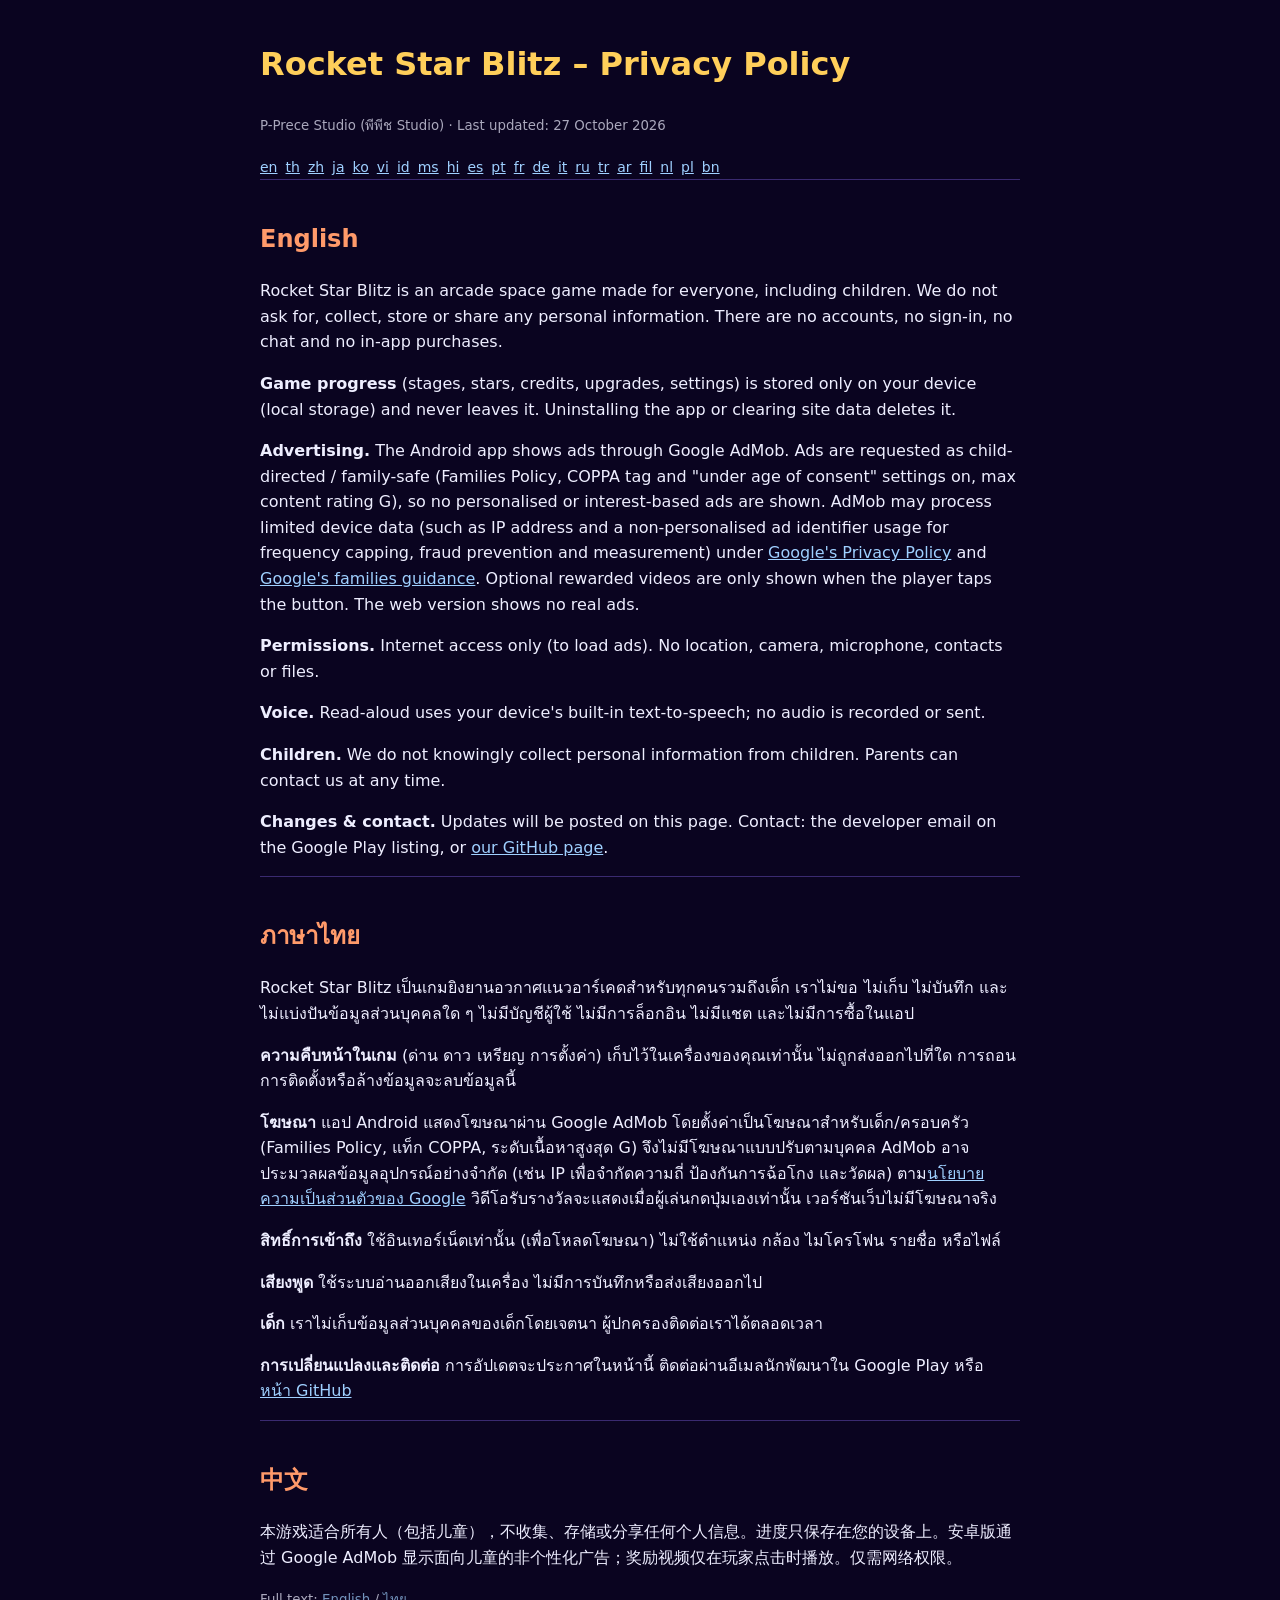
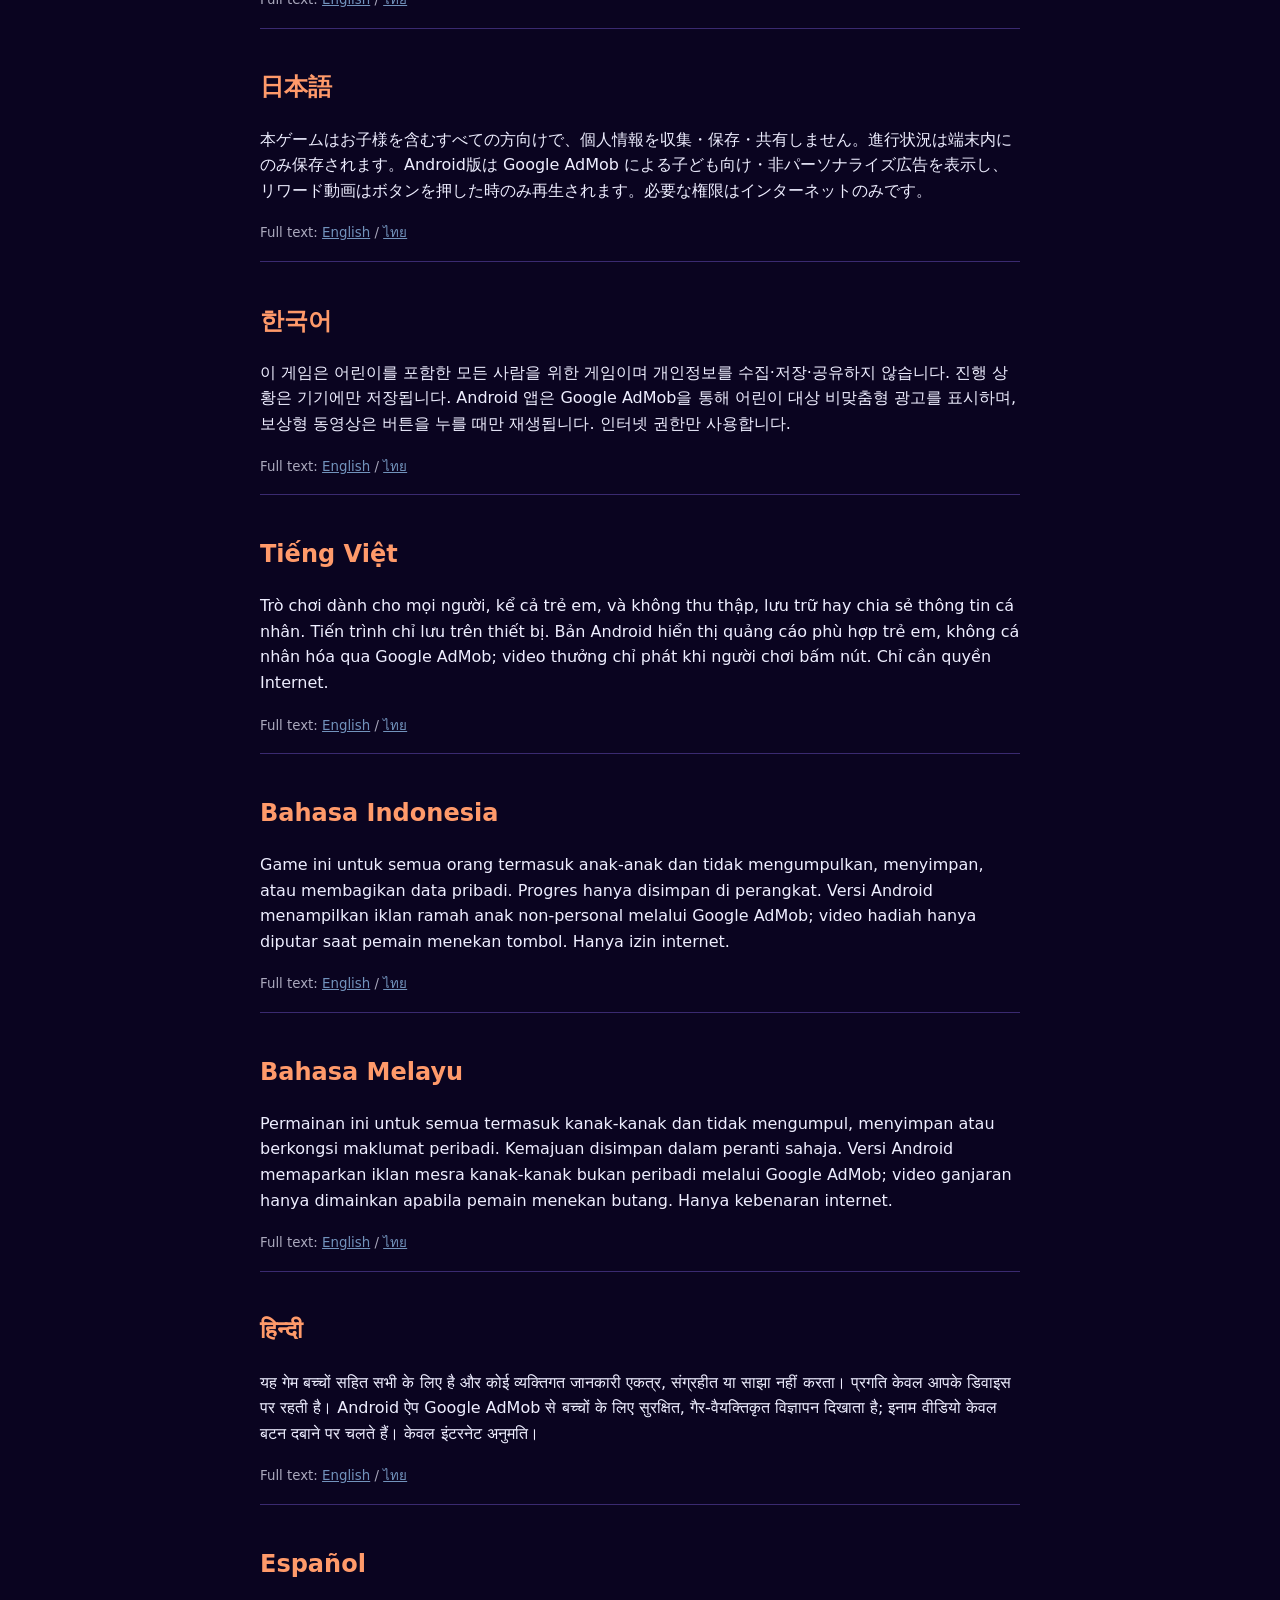
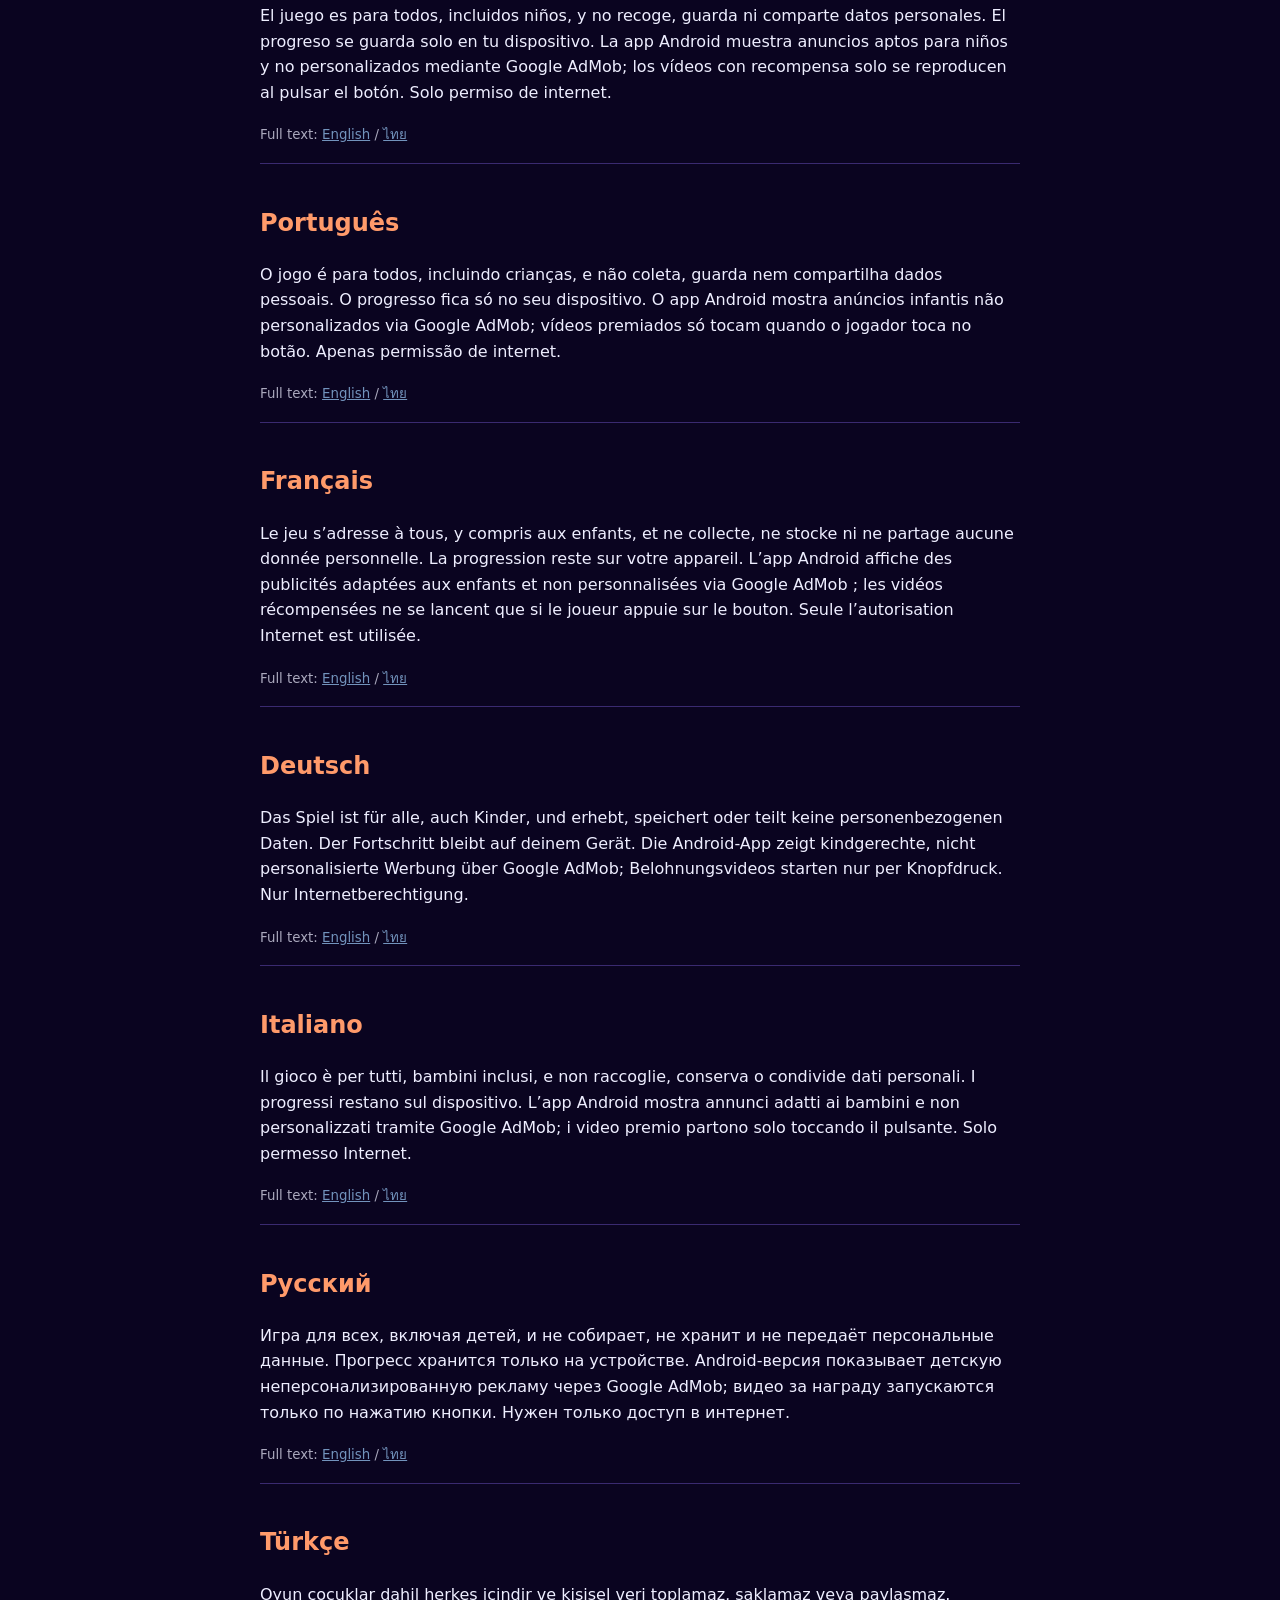
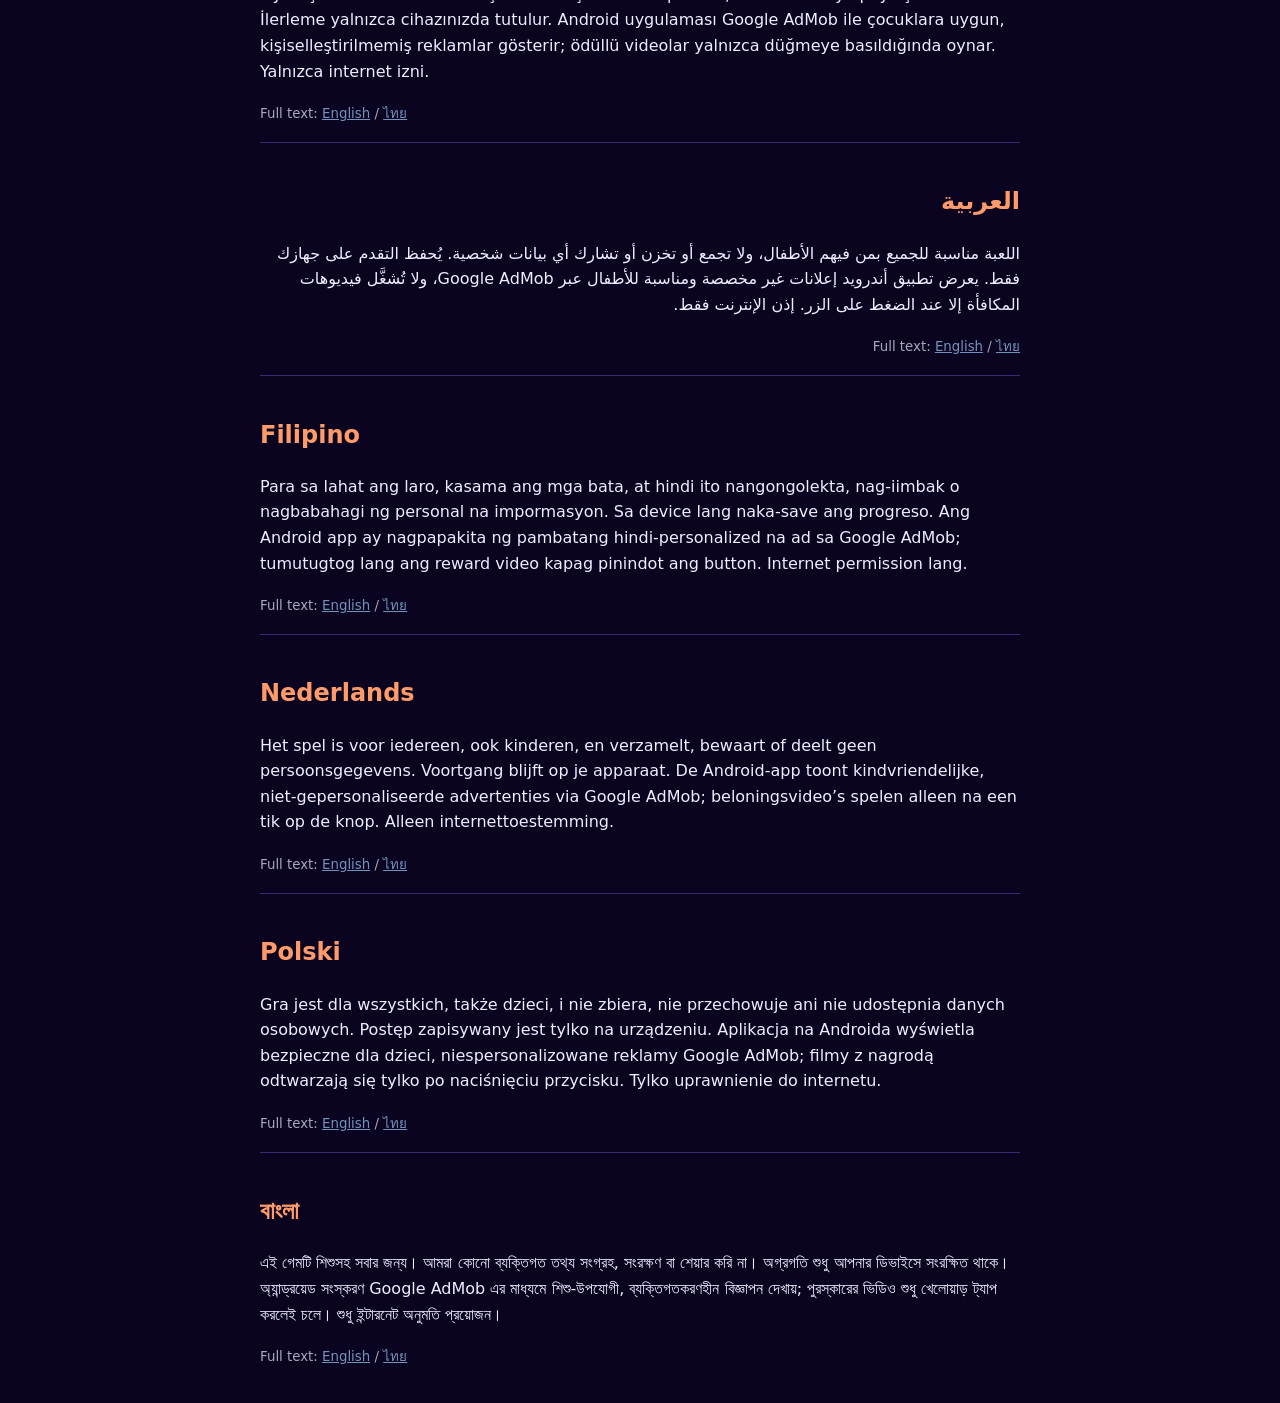
==== privacy.html @ ce801a13 "i18n: 21 languages" ====
<!doctype html><html lang="en"><head><meta charset="utf-8"><meta name="viewport" content="width=device-width,initial-scale=1"><title>Privacy Policy – Rocket Star Blitz</title>
<style>body{font-family:system-ui,'Noto Sans Thai',sans-serif;max-width:760px;margin:0 auto;padding:18px;line-height:1.6;background:#0a0420;color:#eef}h1{color:#ffcf5a}h2{color:#ff9a6a;margin-top:1.4em}a{color:#9fd0ff}nav a{margin-right:8px;font-size:14px}section{border-top:1px solid #3a2a70;padding-top:6px}small{opacity:.7}</style></head><body>
<h1>Rocket Star Blitz – Privacy Policy</h1><p><small>P-Prece Studio (พีพีช Studio) · Last updated: 27 October 2026</small></p>
<nav id="nav"></nav>
<section id="en" lang="en"><h2>English</h2>
<p>Rocket Star Blitz is an arcade space game made for everyone, including children. We do not ask for, collect, store or share any personal information. There are no accounts, no sign-in, no chat and no in-app purchases.</p>
<p><b>Game progress</b> (stages, stars, credits, upgrades, settings) is stored only on your device (local storage) and never leaves it. Uninstalling the app or clearing site data deletes it.</p>
<p><b>Advertising.</b> The Android app shows ads through Google AdMob. Ads are requested as child-directed / family-safe (Families Policy, COPPA tag and "under age of consent" settings on, max content rating G), so no personalised or interest-based ads are shown. AdMob may process limited device data (such as IP address and a non-personalised ad identifier usage for frequency capping, fraud prevention and measurement) under <a href="https://policies.google.com/privacy">Google's Privacy Policy</a> and <a href="https://support.google.com/admob/answer/6223431">Google's families guidance</a>. Optional rewarded videos are only shown when the player taps the button. The web version shows no real ads.</p>
<p><b>Permissions.</b> Internet access only (to load ads). No location, camera, microphone, contacts or files.</p>
<p><b>Voice.</b> Read-aloud uses your device's built-in text-to-speech; no audio is recorded or sent.</p>
<p><b>Children.</b> We do not knowingly collect personal information from children. Parents can contact us at any time.</p>
<p><b>Changes & contact.</b> Updates will be posted on this page. Contact: the developer email on the Google Play listing, or <a href="https://github.com/pawineenueangnin-oss/rocket-star-blitz/issues">our GitHub page</a>.</p></section>
<section id="th" lang="th"><h2>ภาษาไทย</h2>
<p>Rocket Star Blitz เป็นเกมยิงยานอวกาศแนวอาร์เคดสำหรับทุกคนรวมถึงเด็ก เราไม่ขอ ไม่เก็บ ไม่บันทึก และไม่แบ่งปันข้อมูลส่วนบุคคลใด ๆ ไม่มีบัญชีผู้ใช้ ไม่มีการล็อกอิน ไม่มีแชต และไม่มีการซื้อในแอป</p>
<p><b>ความคืบหน้าในเกม</b> (ด่าน ดาว เหรียญ การตั้งค่า) เก็บไว้ในเครื่องของคุณเท่านั้น ไม่ถูกส่งออกไปที่ใด การถอนการติดตั้งหรือล้างข้อมูลจะลบข้อมูลนี้</p>
<p><b>โฆษณา</b> แอป Android แสดงโฆษณาผ่าน Google AdMob โดยตั้งค่าเป็นโฆษณาสำหรับเด็ก/ครอบครัว (Families Policy, แท็ก COPPA, ระดับเนื้อหาสูงสุด G) จึงไม่มีโฆษณาแบบปรับตามบุคคล AdMob อาจประมวลผลข้อมูลอุปกรณ์อย่างจำกัด (เช่น IP เพื่อจำกัดความถี่ ป้องกันการฉ้อโกง และวัดผล) ตาม<a href="https://policies.google.com/privacy?hl=th">นโยบายความเป็นส่วนตัวของ Google</a> วิดีโอรับรางวัลจะแสดงเมื่อผู้เล่นกดปุ่มเองเท่านั้น เวอร์ชันเว็บไม่มีโฆษณาจริง</p>
<p><b>สิทธิ์การเข้าถึง</b> ใช้อินเทอร์เน็ตเท่านั้น (เพื่อโหลดโฆษณา) ไม่ใช้ตำแหน่ง กล้อง ไมโครโฟน รายชื่อ หรือไฟล์</p>
<p><b>เสียงพูด</b> ใช้ระบบอ่านออกเสียงในเครื่อง ไม่มีการบันทึกหรือส่งเสียงออกไป</p>
<p><b>เด็ก</b> เราไม่เก็บข้อมูลส่วนบุคคลของเด็กโดยเจตนา ผู้ปกครองติดต่อเราได้ตลอดเวลา</p>
<p><b>การเปลี่ยนแปลงและติดต่อ</b> การอัปเดตจะประกาศในหน้านี้ ติดต่อผ่านอีเมลนักพัฒนาใน Google Play หรือ <a href="https://github.com/pawineenueangnin-oss/rocket-star-blitz/issues">หน้า GitHub</a></p></section>
<div id="more"></div>
<script>
const S={zh:['中文','本游戏适合所有人（包括儿童），不收集、存储或分享任何个人信息。进度只保存在您的设备上。安卓版通过 Google AdMob 显示面向儿童的非个性化广告；奖励视频仅在玩家点击时播放。仅需网络权限。'],
ja:['日本語','本ゲームはお子様を含むすべての方向けで、個人情報を収集・保存・共有しません。進行状況は端末内にのみ保存されます。Android版は Google AdMob による子ども向け・非パーソナライズ広告を表示し、リワード動画はボタンを押した時のみ再生されます。必要な権限はインターネットのみです。'],
ko:['한국어','이 게임은 어린이를 포함한 모든 사람을 위한 게임이며 개인정보를 수집·저장·공유하지 않습니다. 진행 상황은 기기에만 저장됩니다. Android 앱은 Google AdMob을 통해 어린이 대상 비맞춤형 광고를 표시하며, 보상형 동영상은 버튼을 누를 때만 재생됩니다. 인터넷 권한만 사용합니다.'],
vi:['Tiếng Việt','Trò chơi dành cho mọi người, kể cả trẻ em, và không thu thập, lưu trữ hay chia sẻ thông tin cá nhân. Tiến trình chỉ lưu trên thiết bị. Bản Android hiển thị quảng cáo phù hợp trẻ em, không cá nhân hóa qua Google AdMob; video thưởng chỉ phát khi người chơi bấm nút. Chỉ cần quyền Internet.'],
id:['Bahasa Indonesia','Game ini untuk semua orang termasuk anak-anak dan tidak mengumpulkan, menyimpan, atau membagikan data pribadi. Progres hanya disimpan di perangkat. Versi Android menampilkan iklan ramah anak non-personal melalui Google AdMob; video hadiah hanya diputar saat pemain menekan tombol. Hanya izin internet.'],
ms:['Bahasa Melayu','Permainan ini untuk semua termasuk kanak-kanak dan tidak mengumpul, menyimpan atau berkongsi maklumat peribadi. Kemajuan disimpan dalam peranti sahaja. Versi Android memaparkan iklan mesra kanak-kanak bukan peribadi melalui Google AdMob; video ganjaran hanya dimainkan apabila pemain menekan butang. Hanya kebenaran internet.'],
hi:['हिन्दी','यह गेम बच्चों सहित सभी के लिए है और कोई व्यक्तिगत जानकारी एकत्र, संग्रहीत या साझा नहीं करता। प्रगति केवल आपके डिवाइस पर रहती है। Android ऐप Google AdMob से बच्चों के लिए सुरक्षित, गैर-वैयक्तिकृत विज्ञापन दिखाता है; इनाम वीडियो केवल बटन दबाने पर चलते हैं। केवल इंटरनेट अनुमति।'],
es:['Español','El juego es para todos, incluidos niños, y no recoge, guarda ni comparte datos personales. El progreso se guarda solo en tu dispositivo. La app Android muestra anuncios aptos para niños y no personalizados mediante Google AdMob; los vídeos con recompensa solo se reproducen al pulsar el botón. Solo permiso de internet.'],
pt:['Português','O jogo é para todos, incluindo crianças, e não coleta, guarda nem compartilha dados pessoais. O progresso fica só no seu dispositivo. O app Android mostra anúncios infantis não personalizados via Google AdMob; vídeos premiados só tocam quando o jogador toca no botão. Apenas permissão de internet.'],
fr:['Français','Le jeu s’adresse à tous, y compris aux enfants, et ne collecte, ne stocke ni ne partage aucune donnée personnelle. La progression reste sur votre appareil. L’app Android affiche des publicités adaptées aux enfants et non personnalisées via Google AdMob ; les vidéos récompensées ne se lancent que si le joueur appuie sur le bouton. Seule l’autorisation Internet est utilisée.'],
de:['Deutsch','Das Spiel ist für alle, auch Kinder, und erhebt, speichert oder teilt keine personenbezogenen Daten. Der Fortschritt bleibt auf deinem Gerät. Die Android-App zeigt kindgerechte, nicht personalisierte Werbung über Google AdMob; Belohnungsvideos starten nur per Knopfdruck. Nur Internetberechtigung.'],
it:['Italiano','Il gioco è per tutti, bambini inclusi, e non raccoglie, conserva o condivide dati personali. I progressi restano sul dispositivo. L’app Android mostra annunci adatti ai bambini e non personalizzati tramite Google AdMob; i video premio partono solo toccando il pulsante. Solo permesso Internet.'],
ru:['Русский','Игра для всех, включая детей, и не собирает, не хранит и не передаёт персональные данные. Прогресс хранится только на устройстве. Android-версия показывает детскую неперсонализированную рекламу через Google AdMob; видео за награду запускаются только по нажатию кнопки. Нужен только доступ в интернет.'],
tr:['Türkçe','Oyun çocuklar dahil herkes içindir ve kişisel veri toplamaz, saklamaz veya paylaşmaz. İlerleme yalnızca cihazınızda tutulur. Android uygulaması Google AdMob ile çocuklara uygun, kişiselleştirilmemiş reklamlar gösterir; ödüllü videolar yalnızca düğmeye basıldığında oynar. Yalnızca internet izni.'],
ar:['العربية','اللعبة مناسبة للجميع بمن فيهم الأطفال، ولا تجمع أو تخزن أو تشارك أي بيانات شخصية. يُحفظ التقدم على جهازك فقط. يعرض تطبيق أندرويد إعلانات غير مخصصة ومناسبة للأطفال عبر Google AdMob، ولا تُشغَّل فيديوهات المكافأة إلا عند الضغط على الزر. إذن الإنترنت فقط.'],
fil:['Filipino','Para sa lahat ang laro, kasama ang mga bata, at hindi ito nangongolekta, nag-iimbak o nagbabahagi ng personal na impormasyon. Sa device lang naka-save ang progreso. Ang Android app ay nagpapakita ng pambatang hindi-personalized na ad sa Google AdMob; tumutugtog lang ang reward video kapag pinindot ang button. Internet permission lang.'],
nl:['Nederlands','Het spel is voor iedereen, ook kinderen, en verzamelt, bewaart of deelt geen persoonsgegevens. Voortgang blijft op je apparaat. De Android-app toont kindvriendelijke, niet-gepersonaliseerde advertenties via Google AdMob; beloningsvideo’s spelen alleen na een tik op de knop. Alleen internettoestemming.'],
pl:['Polski','Gra jest dla wszystkich, także dzieci, i nie zbiera, nie przechowuje ani nie udostępnia danych osobowych. Postęp zapisywany jest tylko na urządzeniu. Aplikacja na Androida wyświetla bezpieczne dla dzieci, niespersonalizowane reklamy Google AdMob; filmy z nagrodą odtwarzają się tylko po naciśnięciu przycisku. Tylko uprawnienie do internetu.'],
bn:['বাংলা','এই গেমটি শিশুসহ সবার জন্য। আমরা কোনো ব্যক্তিগত তথ্য সংগ্রহ, সংরক্ষণ বা শেয়ার করি না। অগ্রগতি শুধু আপনার ডিভাইসে সংরক্ষিত থাকে। অ্যান্ড্রয়েড সংস্করণ Google AdMob এর মাধ্যমে শিশু-উপযোগী, ব্যক্তিগতকরণহীন বিজ্ঞাপন দেখায়; পুরস্কারের ভিডিও শুধু খেলোয়াড় ট্যাপ করলেই চলে। শুধু ইন্টারনেট অনুমতি প্রয়োজন।']};
let h='';for(const k in S)h+=`<section id="${k}" lang="${k}"${k==='ar'?' dir="rtl"':''}><h2>${S[k][0]}</h2><p>${S[k][1]}</p><p><small>Full text: <a href="#en">English</a> / <a href="#th">ไทย</a></small></p></section>`;more.innerHTML=h;
nav.innerHTML=['en','th',...Object.keys(S)].map(k=>`<a href="#${k}">${k}</a>`).join('');
const l=new URLSearchParams(location.search).get('lang');if(l&&document.getElementById(l))setTimeout(()=>document.getElementById(l).scrollIntoView(),50);
</script></body></html>
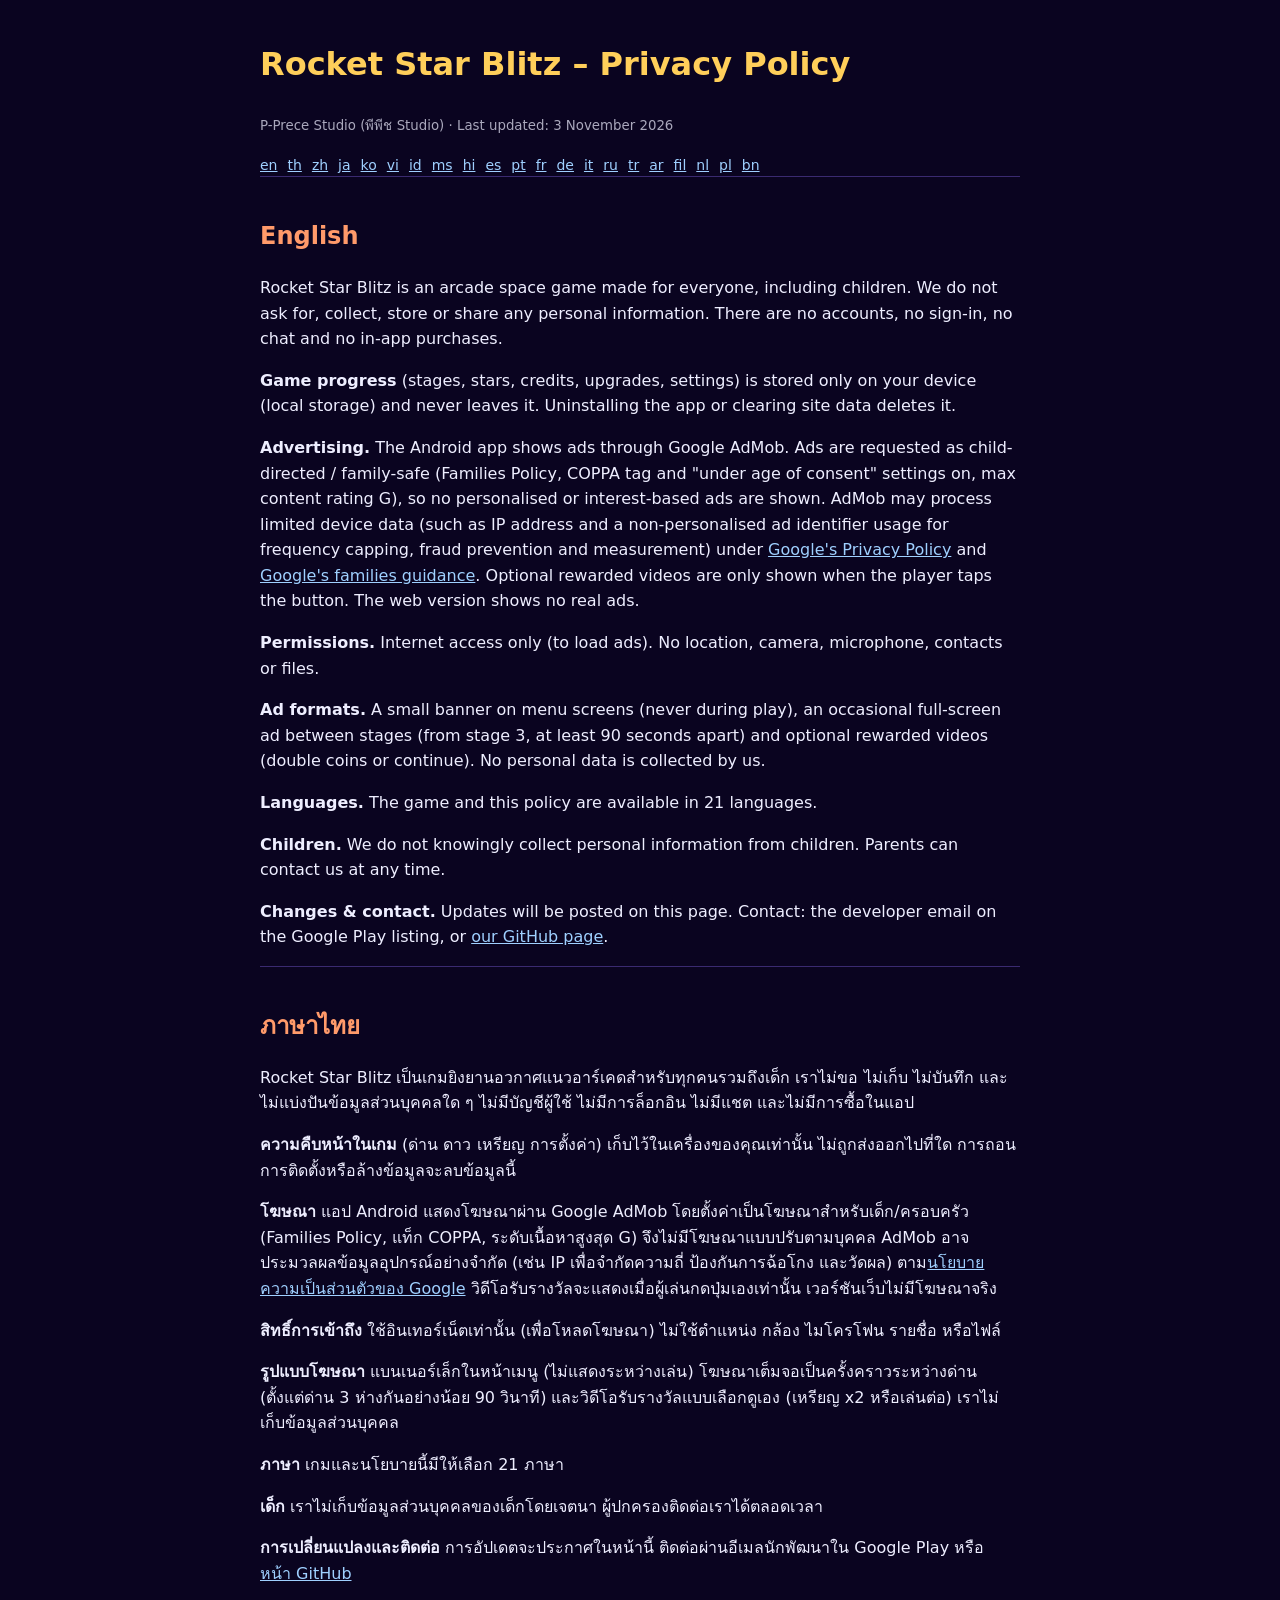
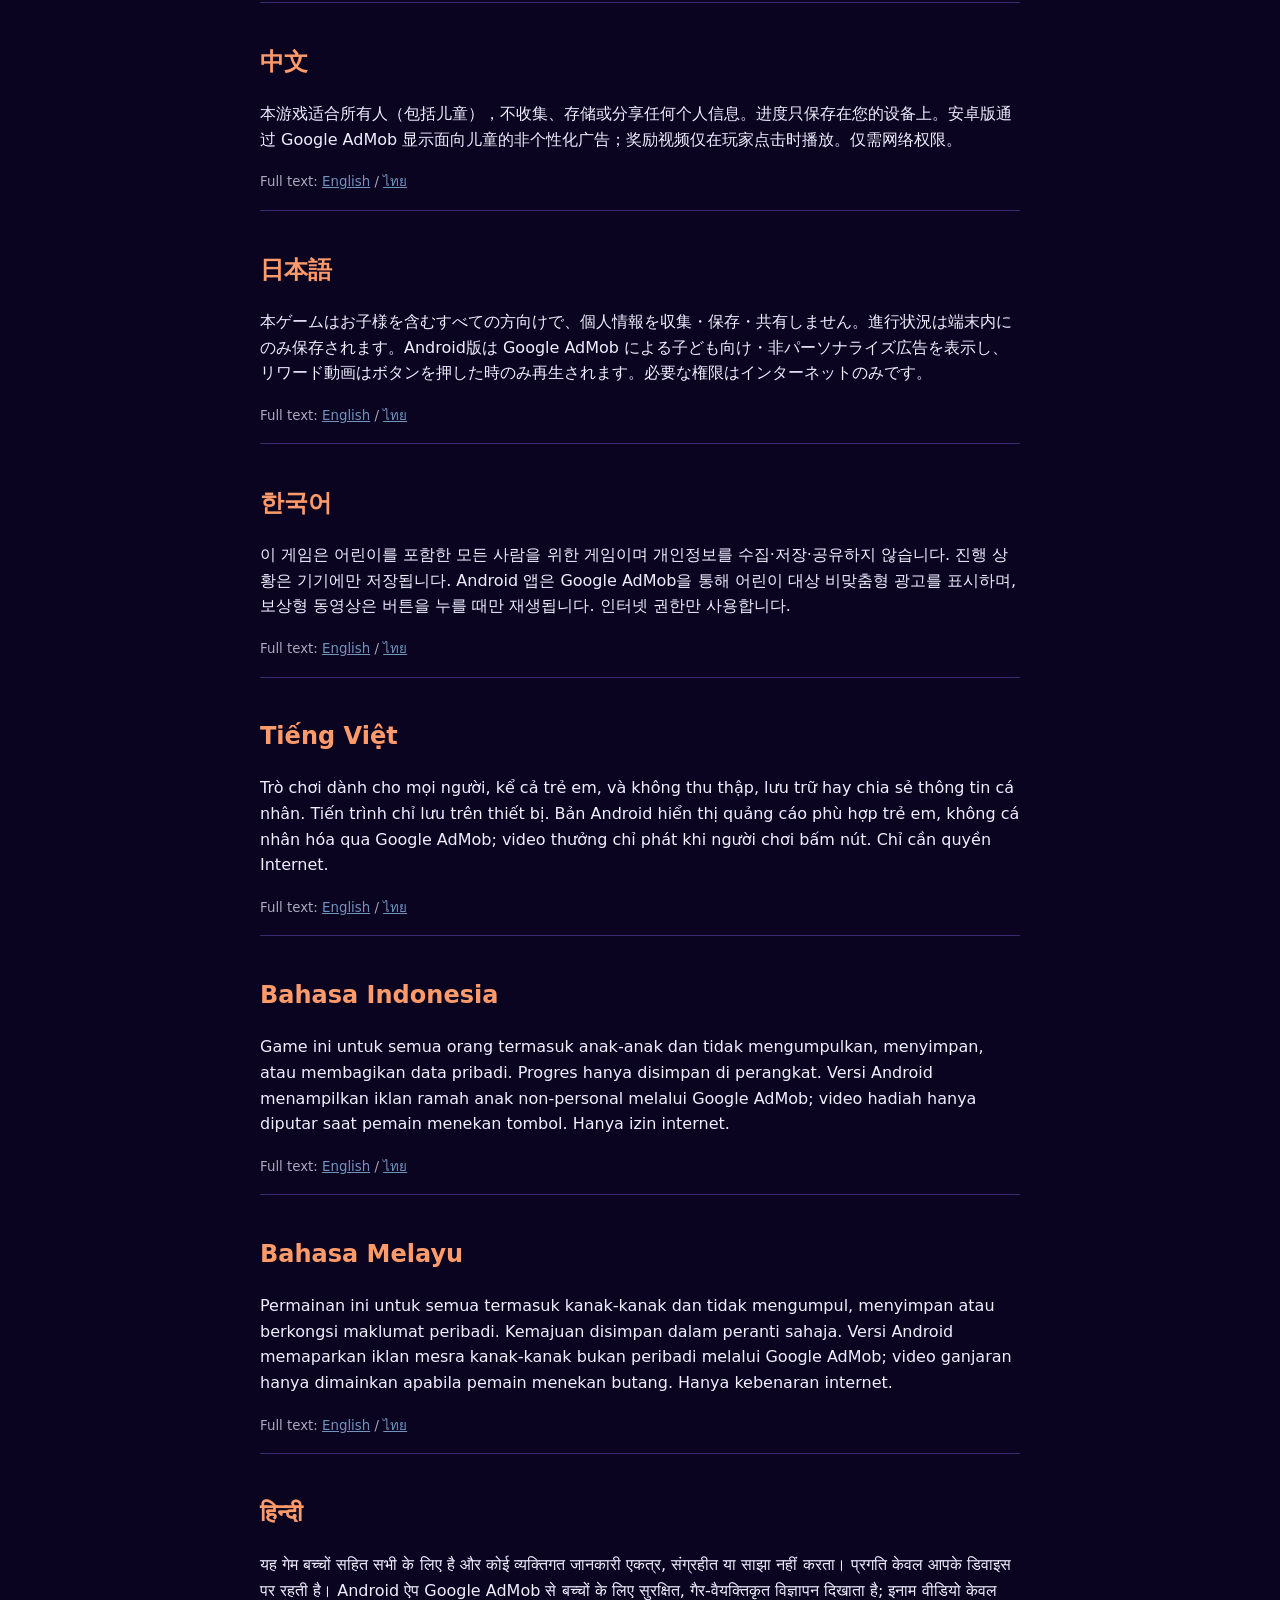
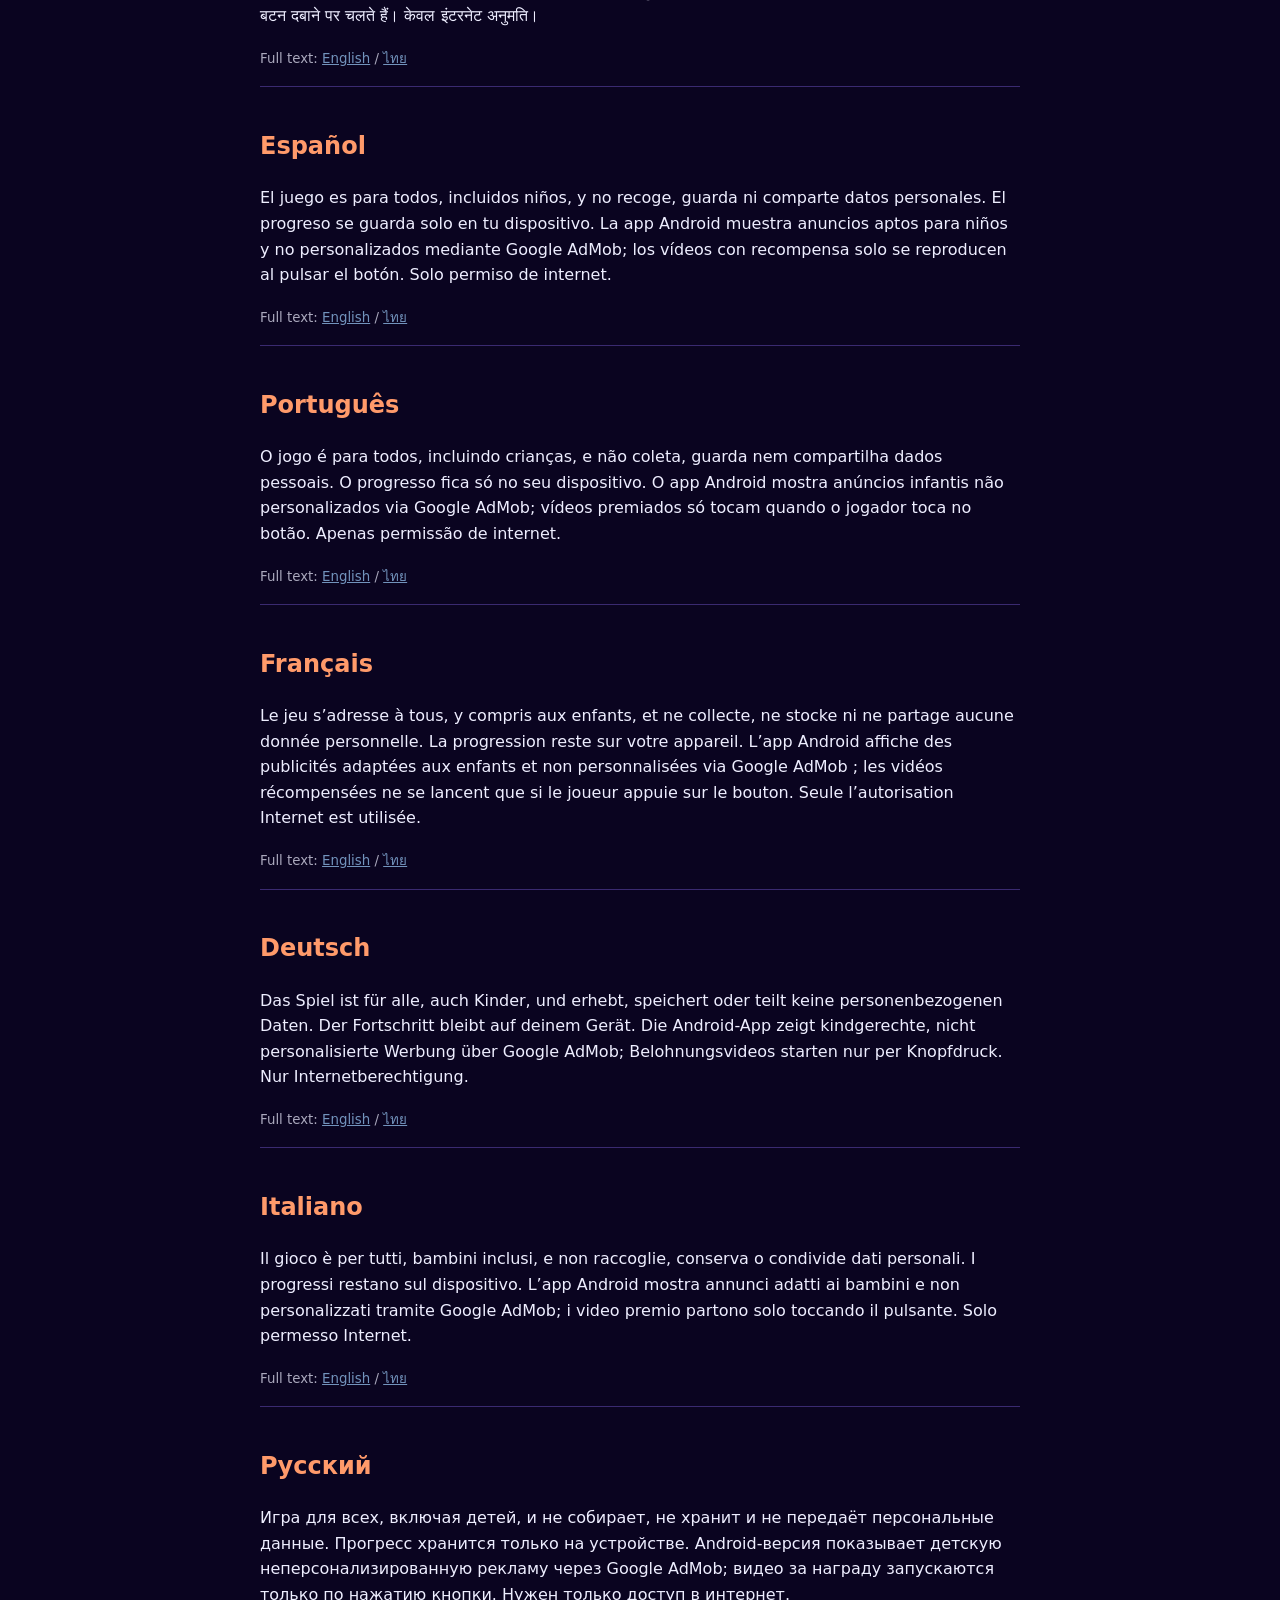
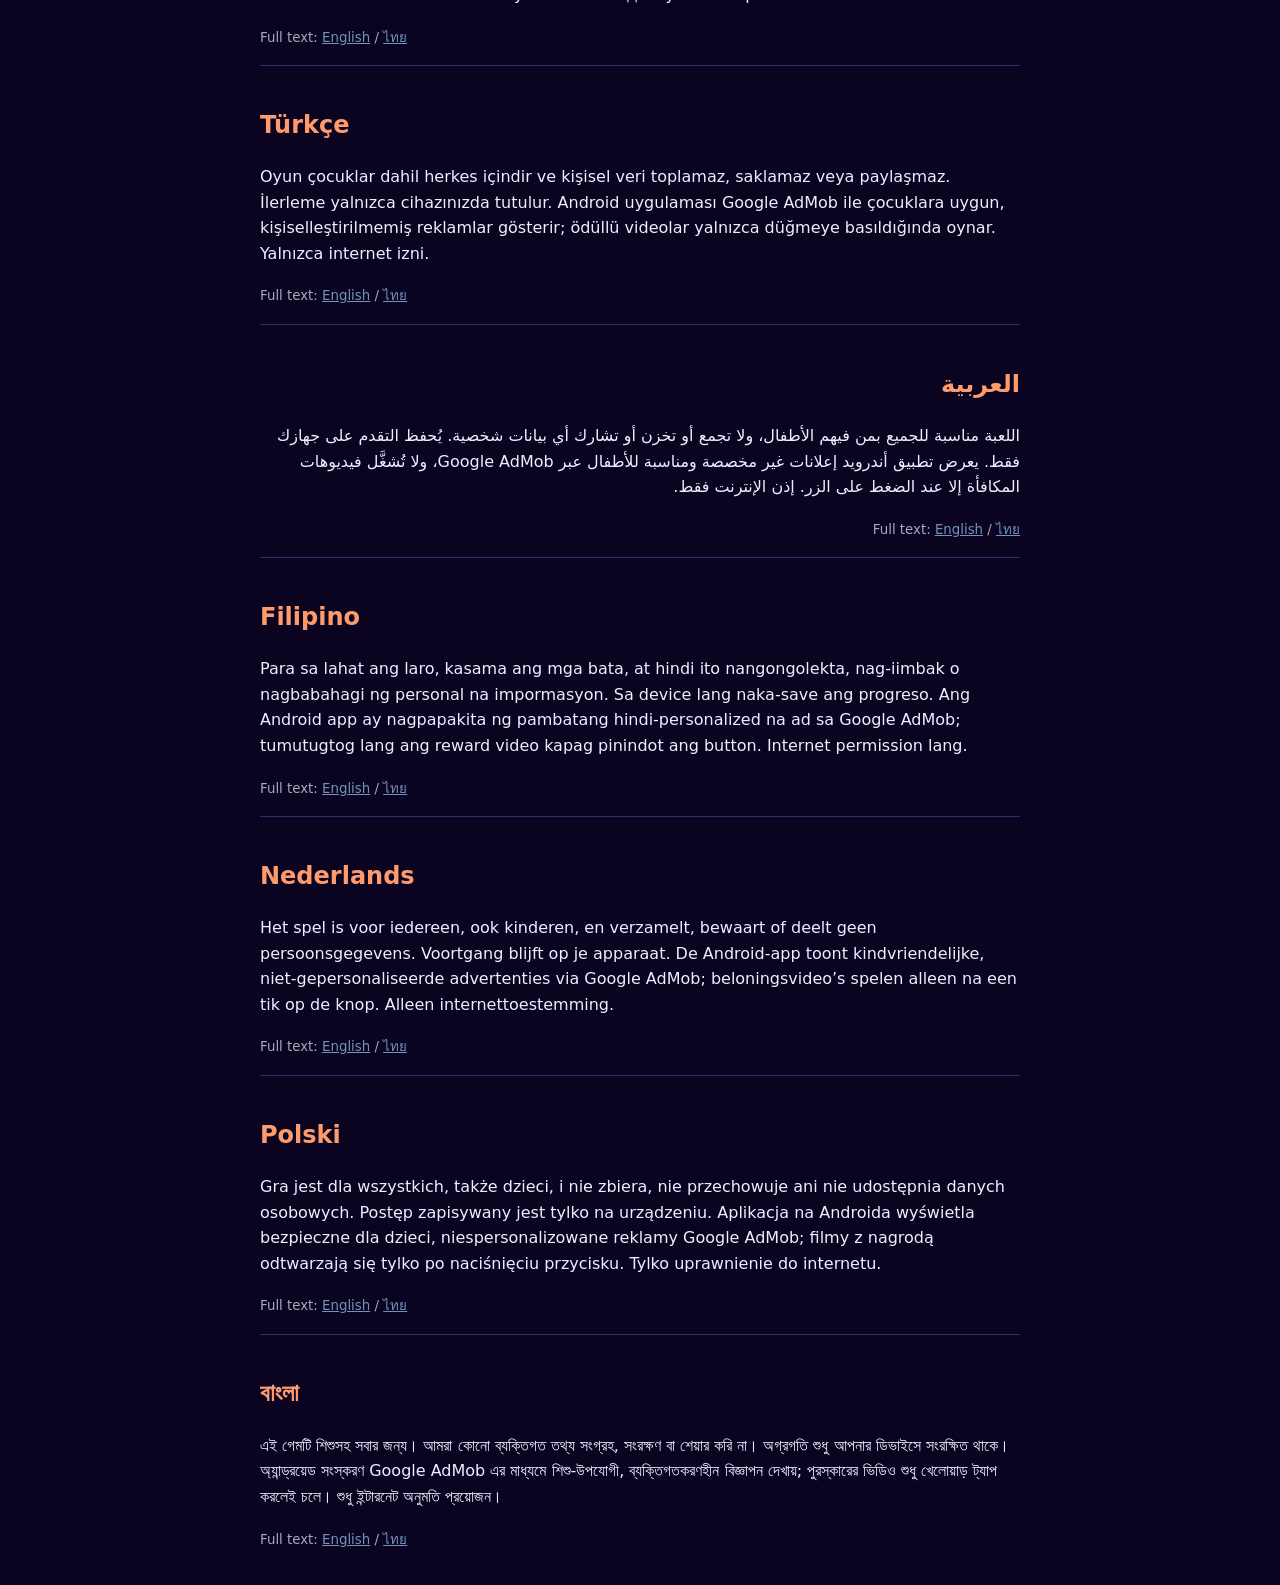
==== commit bc027a40: "v9: QA fixes, story cleanup, back button, 3 ad placements (banner/interstitial/rewarded), privacy up" ====
--- a/privacy.html
+++ b/privacy.html
@@ -1,13 +1,14 @@
 <!doctype html><html lang="en"><head><meta charset="utf-8"><meta name="viewport" content="width=device-width,initial-scale=1"><title>Privacy Policy – Rocket Star Blitz</title>
-<style>body{font-family:system-ui,'Noto Sans Thai',sans-serif;max-width:760px;margin:0 auto;padding:18px;line-height:1.6;background:#0a0420;color:#eef}h1{color:#ffcf5a}h2{color:#ff9a6a;margin-top:1.4em}a{color:#9fd0ff}nav a{margin-right:8px;font-size:14px}section{border-top:1px solid #3a2a70;padding-top:6px}small{opacity:.7}</style></head><body>
-<h1>Rocket Star Blitz – Privacy Policy</h1><p><small>P-Prece Studio (พีพีช Studio) · Last updated: 27 October 2026</small></p>
+<style>body{font-family:system-ui,'Noto Sans Thai',sans-serif;max-width:760px;margin:0 auto;padding:18px;line-height:1.6;background:#0a0420;color:#eef}h1{color:#ffcf5a}h2{color:#ff9a6a;margin-top:1.4em}a{color:#9fd0ff}nav{display:flex;flex-wrap:wrap;gap:4px 10px}nav a{font-size:14px}section{border-top:1px solid #3a2a70;padding-top:6px}small{opacity:.7}</style></head><body>
+<h1>Rocket Star Blitz – Privacy Policy</h1><p><small>P-Prece Studio (พีพีช Studio) · Last updated: 3 November 2026</small></p>
 <nav id="nav"></nav>
 <section id="en" lang="en"><h2>English</h2>
 <p>Rocket Star Blitz is an arcade space game made for everyone, including children. We do not ask for, collect, store or share any personal information. There are no accounts, no sign-in, no chat and no in-app purchases.</p>
 <p><b>Game progress</b> (stages, stars, credits, upgrades, settings) is stored only on your device (local storage) and never leaves it. Uninstalling the app or clearing site data deletes it.</p>
 <p><b>Advertising.</b> The Android app shows ads through Google AdMob. Ads are requested as child-directed / family-safe (Families Policy, COPPA tag and "under age of consent" settings on, max content rating G), so no personalised or interest-based ads are shown. AdMob may process limited device data (such as IP address and a non-personalised ad identifier usage for frequency capping, fraud prevention and measurement) under <a href="https://policies.google.com/privacy">Google's Privacy Policy</a> and <a href="https://support.google.com/admob/answer/6223431">Google's families guidance</a>. Optional rewarded videos are only shown when the player taps the button. The web version shows no real ads.</p>
 <p><b>Permissions.</b> Internet access only (to load ads). No location, camera, microphone, contacts or files.</p>
-<p><b>Voice.</b> Read-aloud uses your device's built-in text-to-speech; no audio is recorded or sent.</p>
+<p><b>Ad formats.</b> A small banner on menu screens (never during play), an occasional full-screen ad between stages (from stage 3, at least 90 seconds apart) and optional rewarded videos (double coins or continue). No personal data is collected by us.</p>
+<p><b>Languages.</b> The game and this policy are available in 21 languages.</p>
 <p><b>Children.</b> We do not knowingly collect personal information from children. Parents can contact us at any time.</p>
 <p><b>Changes & contact.</b> Updates will be posted on this page. Contact: the developer email on the Google Play listing, or <a href="https://github.com/pawineenueangnin-oss/rocket-star-blitz/issues">our GitHub page</a>.</p></section>
 <section id="th" lang="th"><h2>ภาษาไทย</h2>
@@ -15,7 +16,8 @@
 <p><b>ความคืบหน้าในเกม</b> (ด่าน ดาว เหรียญ การตั้งค่า) เก็บไว้ในเครื่องของคุณเท่านั้น ไม่ถูกส่งออกไปที่ใด การถอนการติดตั้งหรือล้างข้อมูลจะลบข้อมูลนี้</p>
 <p><b>โฆษณา</b> แอป Android แสดงโฆษณาผ่าน Google AdMob โดยตั้งค่าเป็นโฆษณาสำหรับเด็ก/ครอบครัว (Families Policy, แท็ก COPPA, ระดับเนื้อหาสูงสุด G) จึงไม่มีโฆษณาแบบปรับตามบุคคล AdMob อาจประมวลผลข้อมูลอุปกรณ์อย่างจำกัด (เช่น IP เพื่อจำกัดความถี่ ป้องกันการฉ้อโกง และวัดผล) ตาม<a href="https://policies.google.com/privacy?hl=th">นโยบายความเป็นส่วนตัวของ Google</a> วิดีโอรับรางวัลจะแสดงเมื่อผู้เล่นกดปุ่มเองเท่านั้น เวอร์ชันเว็บไม่มีโฆษณาจริง</p>
 <p><b>สิทธิ์การเข้าถึง</b> ใช้อินเทอร์เน็ตเท่านั้น (เพื่อโหลดโฆษณา) ไม่ใช้ตำแหน่ง กล้อง ไมโครโฟน รายชื่อ หรือไฟล์</p>
-<p><b>เสียงพูด</b> ใช้ระบบอ่านออกเสียงในเครื่อง ไม่มีการบันทึกหรือส่งเสียงออกไป</p>
+<p><b>รูปแบบโฆษณา</b> แบนเนอร์เล็กในหน้าเมนู (ไม่แสดงระหว่างเล่น) โฆษณาเต็มจอเป็นครั้งคราวระหว่างด่าน (ตั้งแต่ด่าน 3 ห่างกันอย่างน้อย 90 วินาที) และวิดีโอรับรางวัลแบบเลือกดูเอง (เหรียญ x2 หรือเล่นต่อ) เราไม่เก็บข้อมูลส่วนบุคคล</p>
+<p><b>ภาษา</b> เกมและนโยบายนี้มีให้เลือก 21 ภาษา</p>
 <p><b>เด็ก</b> เราไม่เก็บข้อมูลส่วนบุคคลของเด็กโดยเจตนา ผู้ปกครองติดต่อเราได้ตลอดเวลา</p>
 <p><b>การเปลี่ยนแปลงและติดต่อ</b> การอัปเดตจะประกาศในหน้านี้ ติดต่อผ่านอีเมลนักพัฒนาใน Google Play หรือ <a href="https://github.com/pawineenueangnin-oss/rocket-star-blitz/issues">หน้า GitHub</a></p></section>
 <div id="more"></div>
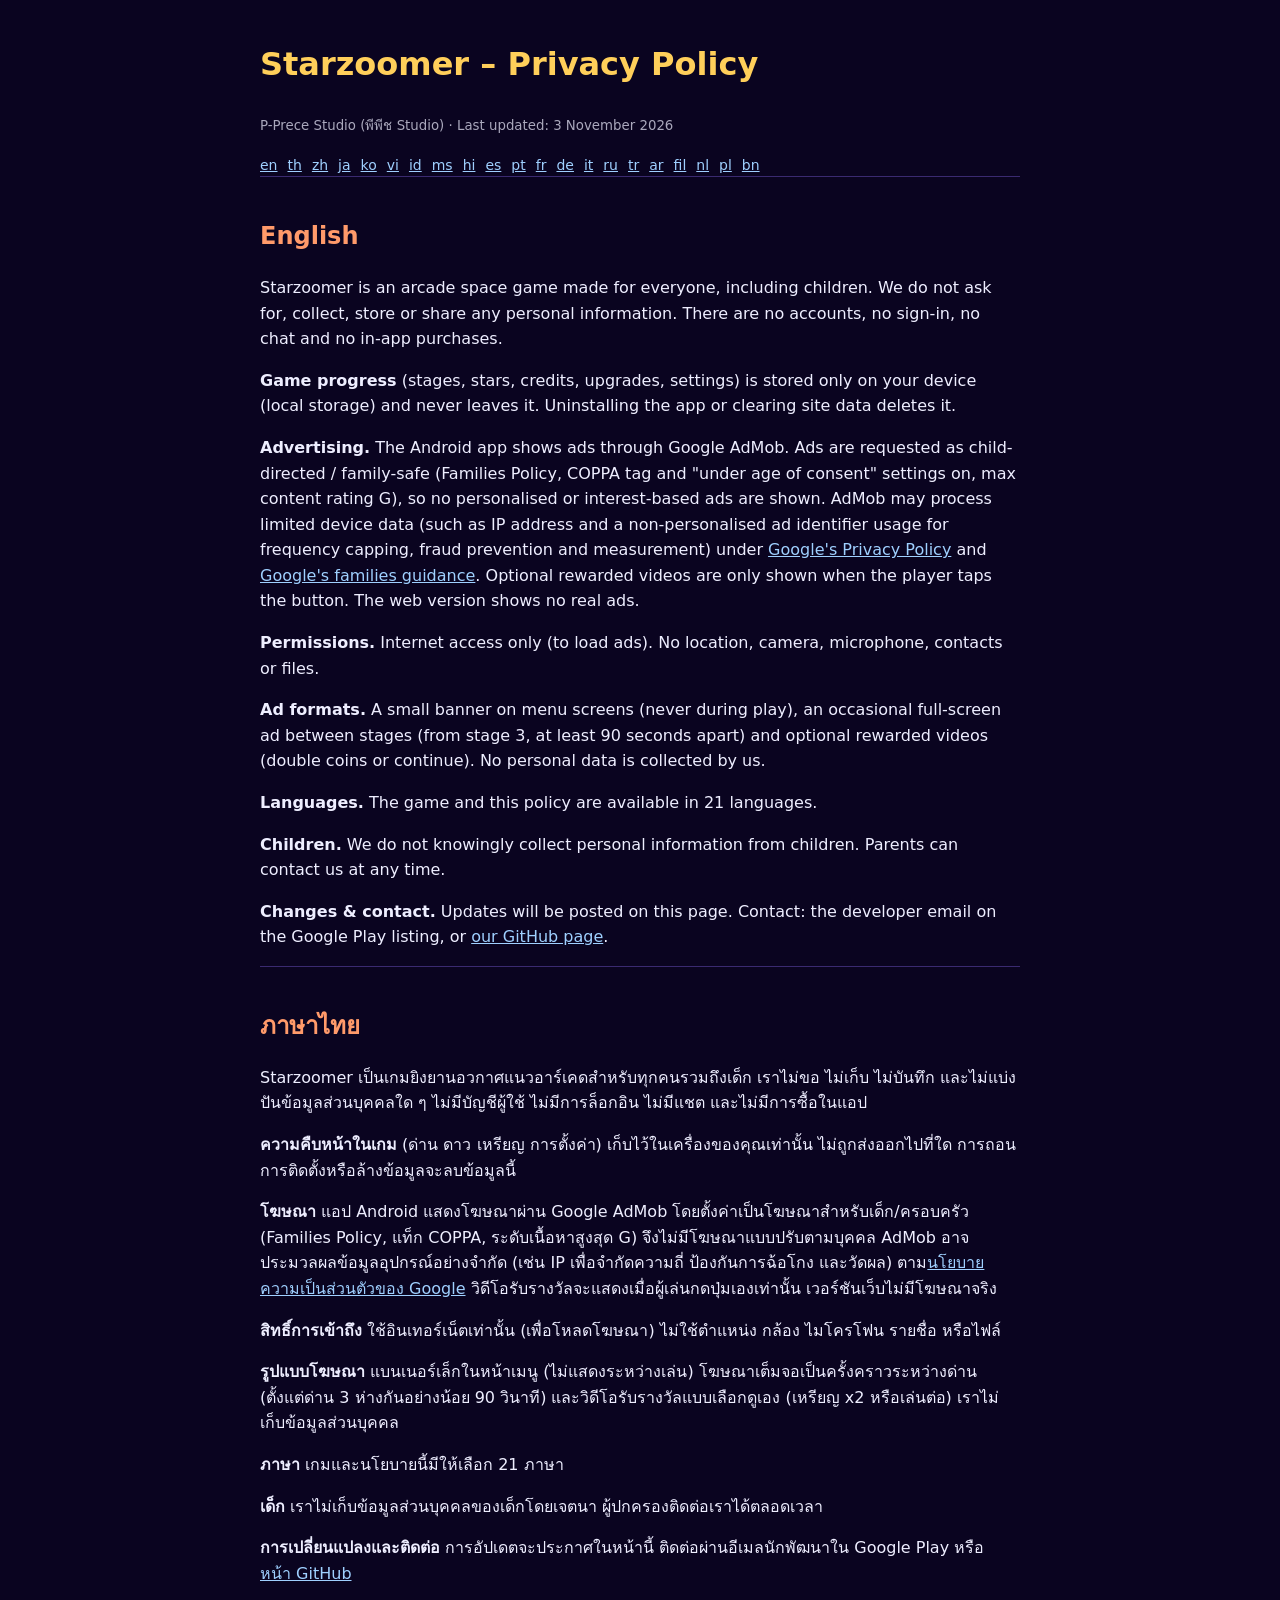
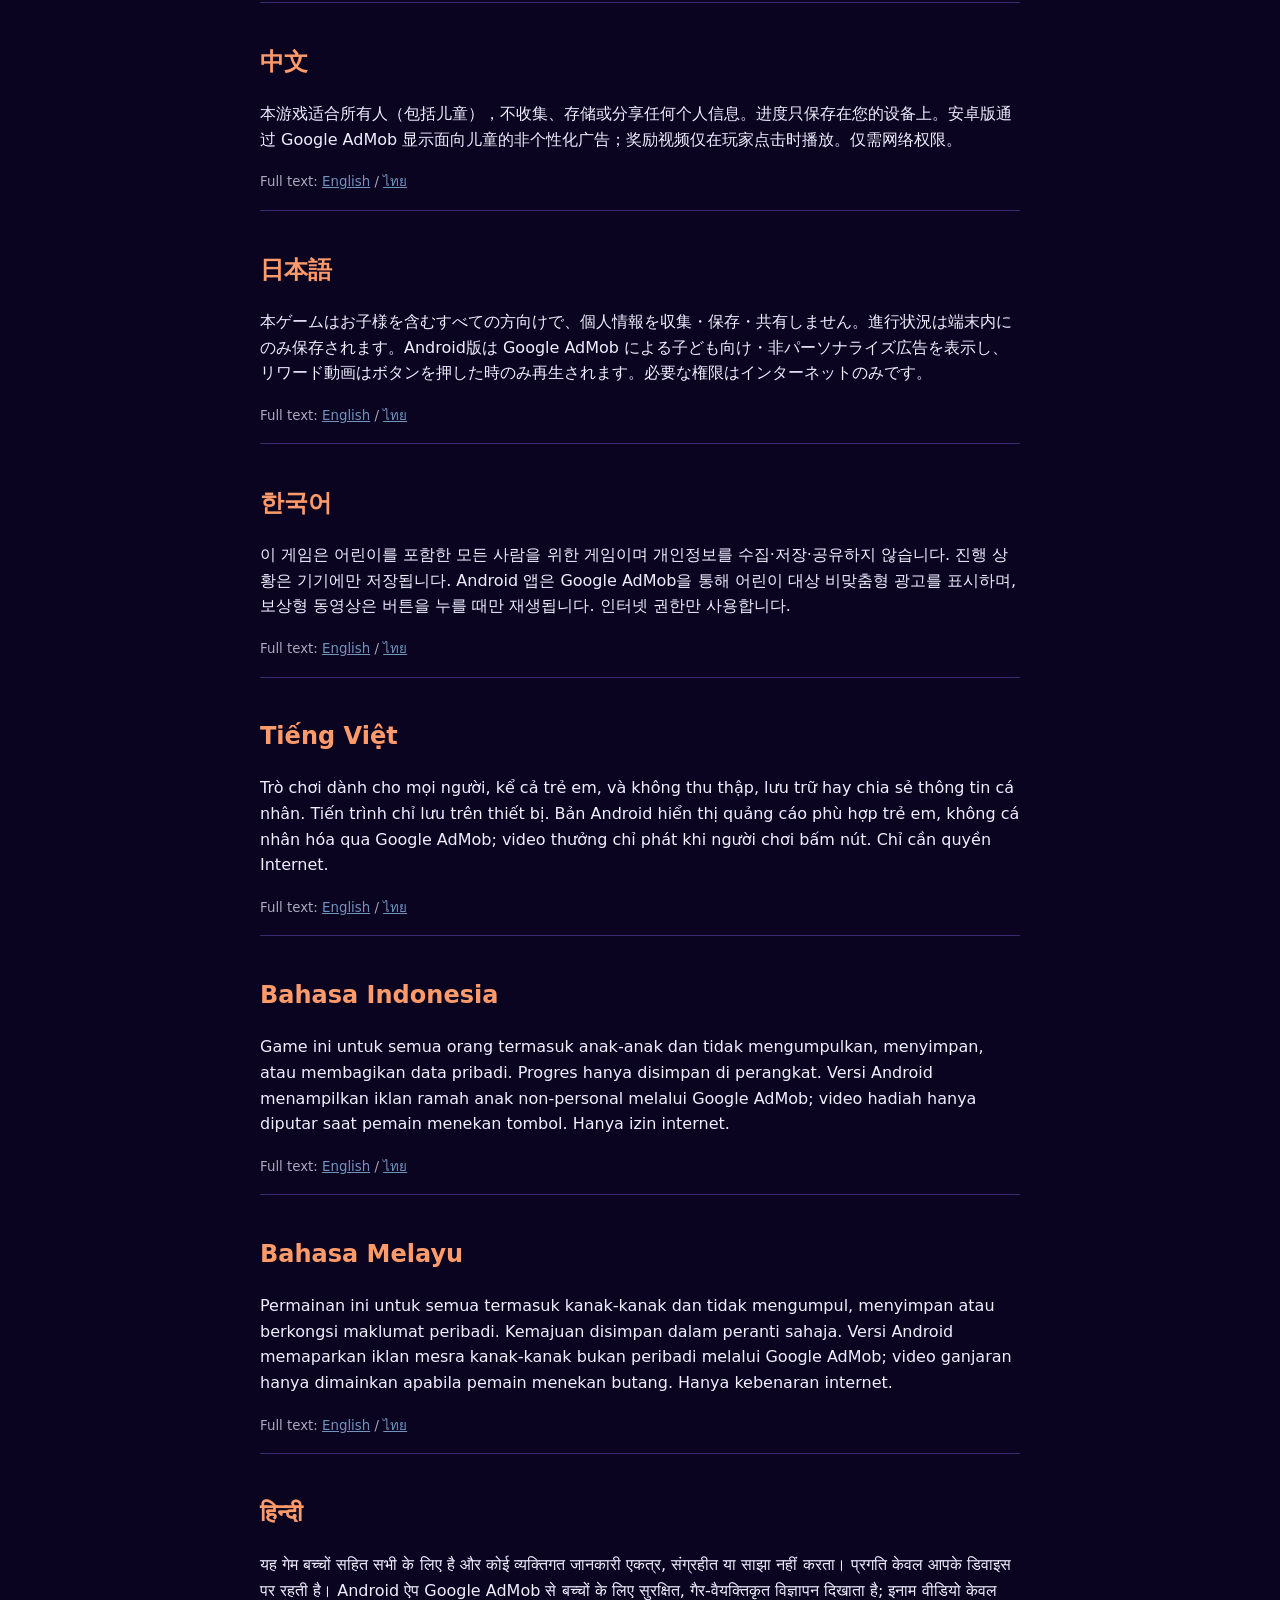
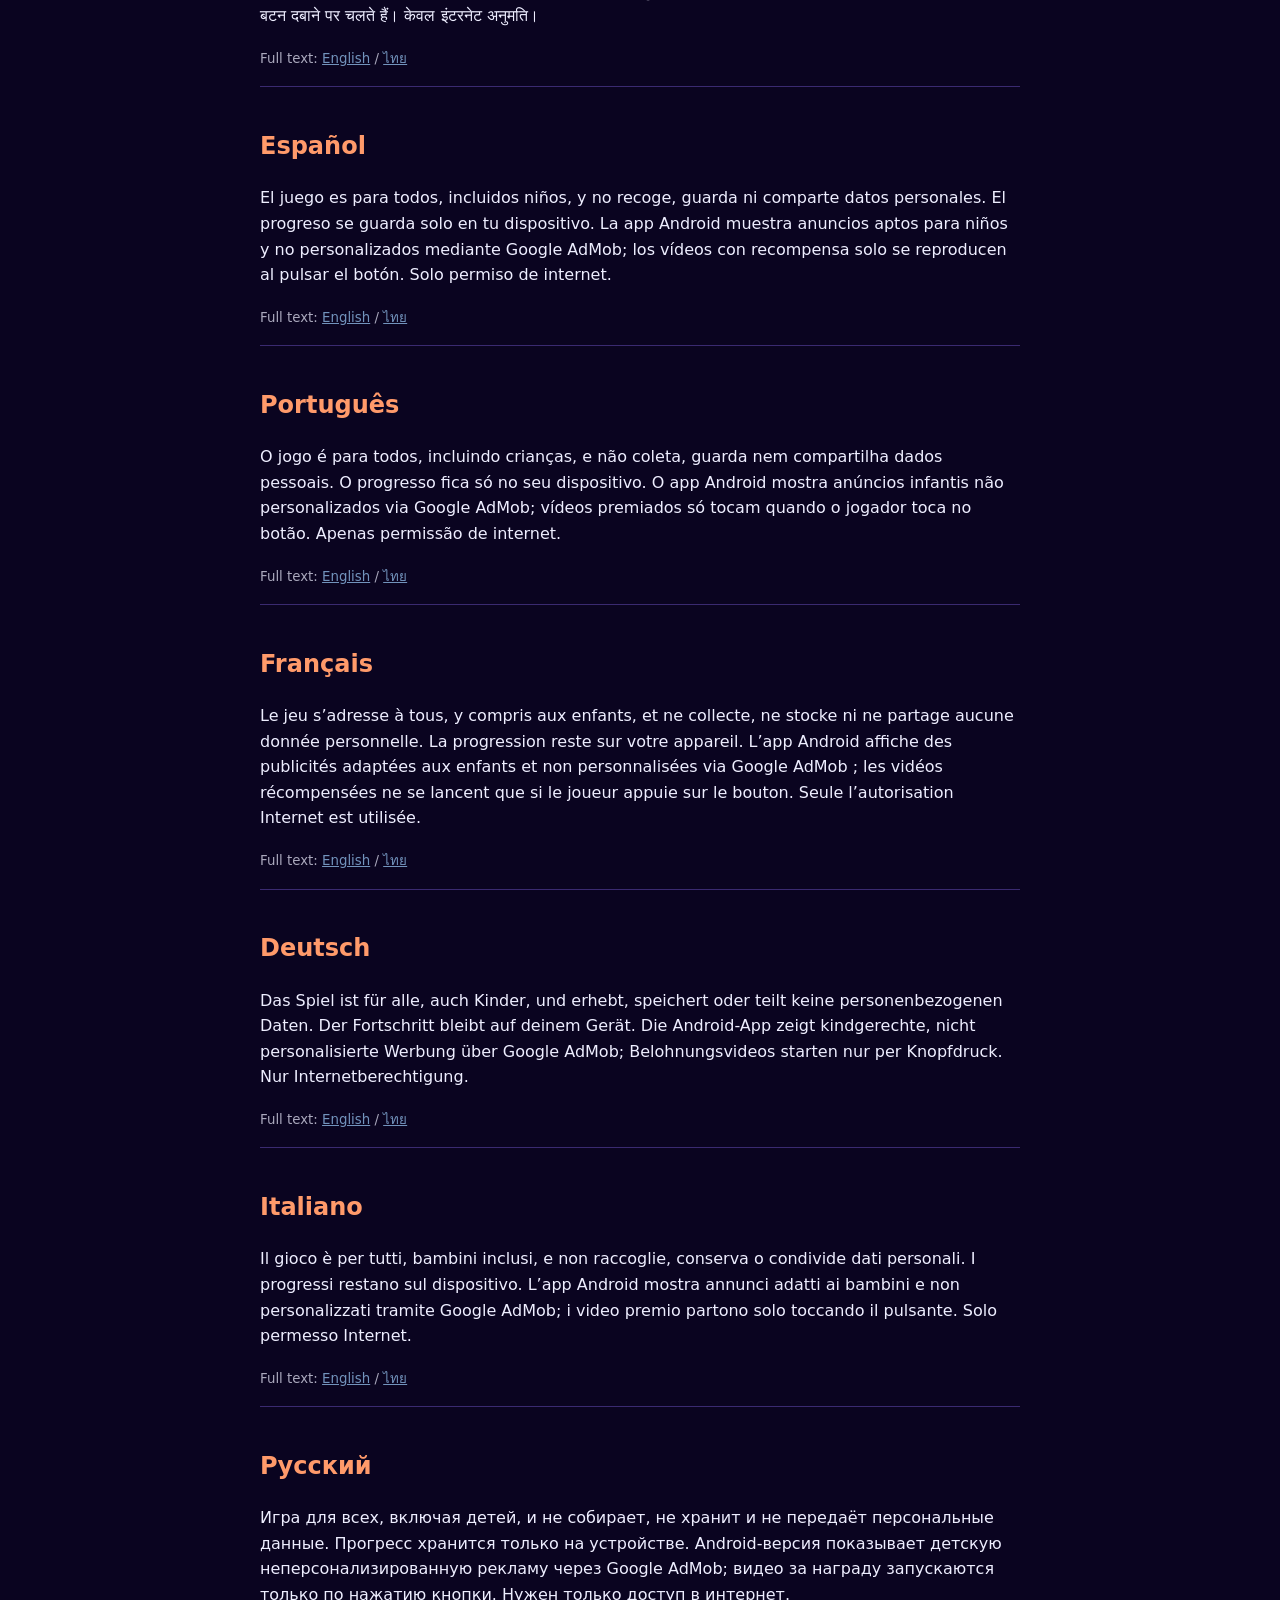
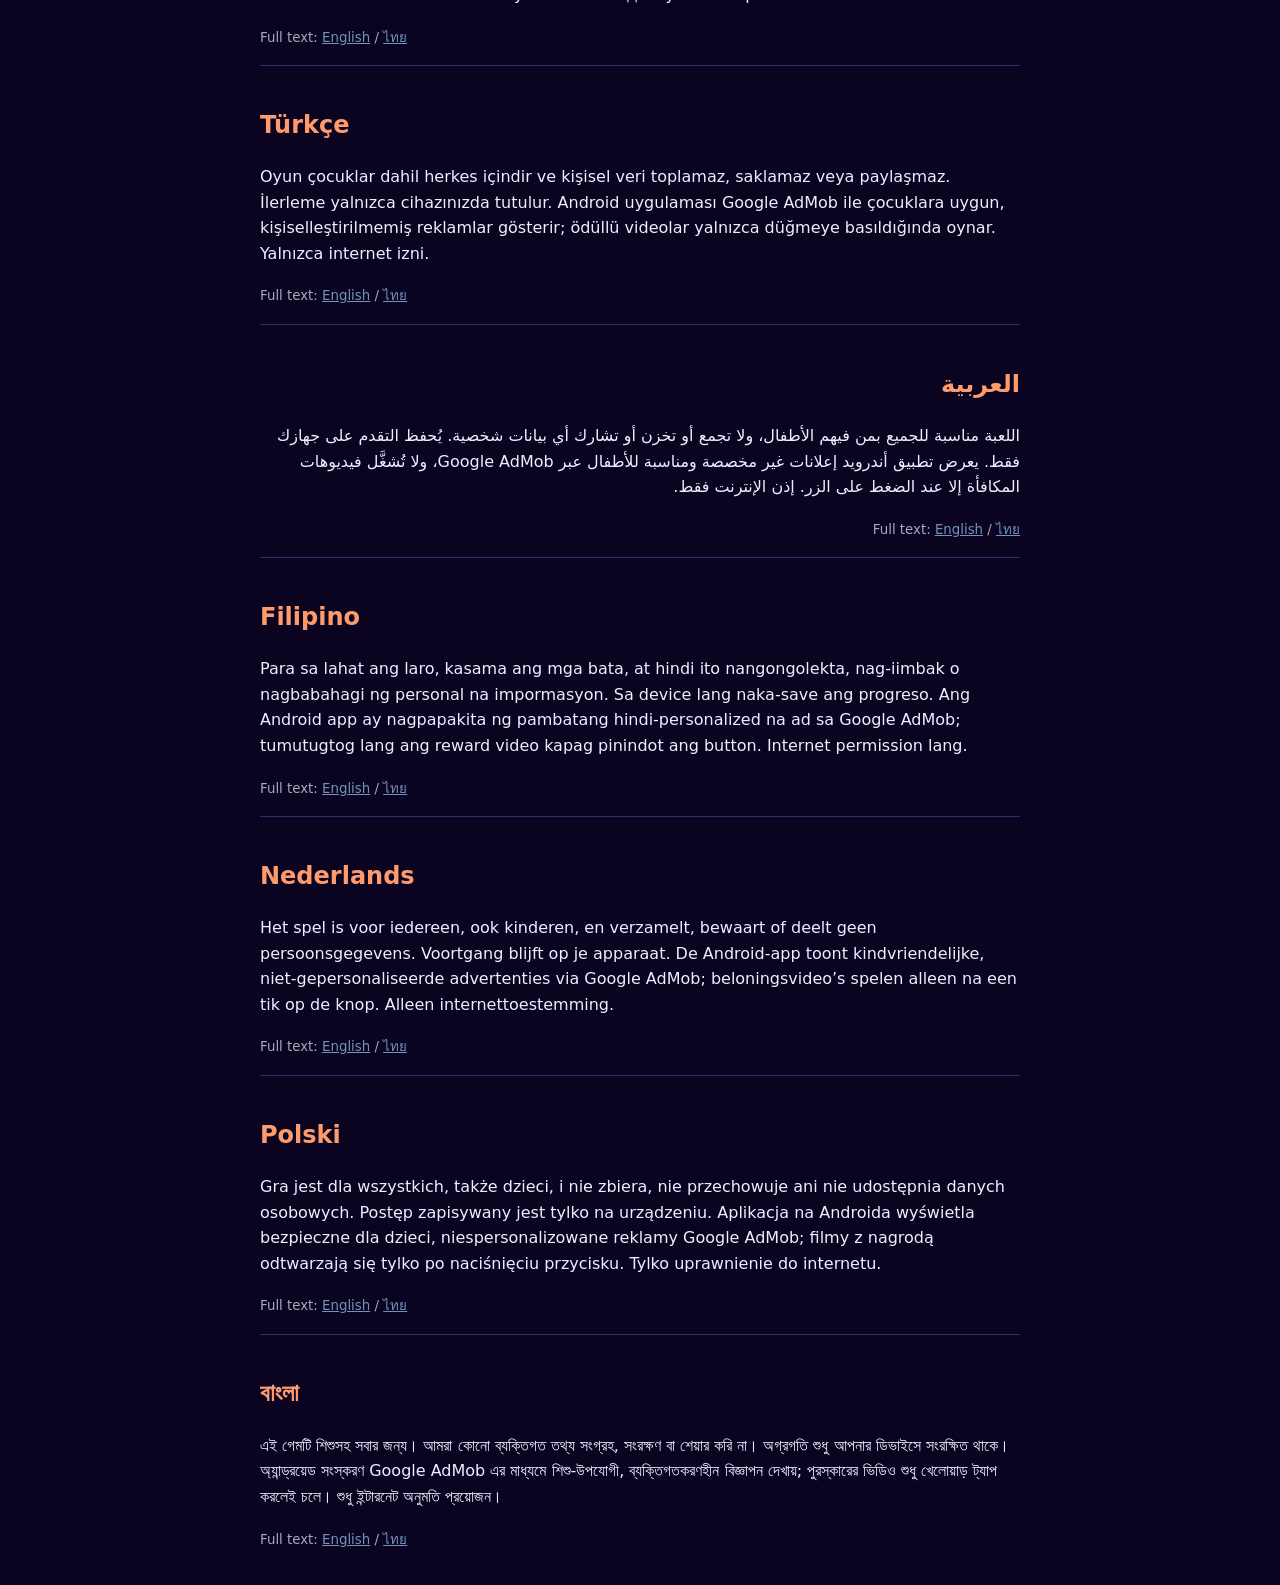
==== commit 0c3d67ba: "v12: rename to Starzoomer, new 3D icon set, sw starzoomer-v14" ====
--- a/privacy.html
+++ b/privacy.html
@@ -1,9 +1,9 @@
-<!doctype html><html lang="en"><head><meta charset="utf-8"><meta name="viewport" content="width=device-width,initial-scale=1"><title>Privacy Policy – Rocket Star Blitz</title>
+<!doctype html><html lang="en"><head><meta charset="utf-8"><meta name="viewport" content="width=device-width,initial-scale=1"><title>Privacy Policy – Starzoomer</title>
 <style>body{font-family:system-ui,'Noto Sans Thai',sans-serif;max-width:760px;margin:0 auto;padding:18px;line-height:1.6;background:#0a0420;color:#eef}h1{color:#ffcf5a}h2{color:#ff9a6a;margin-top:1.4em}a{color:#9fd0ff}nav{display:flex;flex-wrap:wrap;gap:4px 10px}nav a{font-size:14px}section{border-top:1px solid #3a2a70;padding-top:6px}small{opacity:.7}</style></head><body>
-<h1>Rocket Star Blitz – Privacy Policy</h1><p><small>P-Prece Studio (พีพีช Studio) · Last updated: 3 November 2026</small></p>
+<h1>Starzoomer – Privacy Policy</h1><p><small>P-Prece Studio (พีพีช Studio) · Last updated: 3 November 2026</small></p>
 <nav id="nav"></nav>
 <section id="en" lang="en"><h2>English</h2>
-<p>Rocket Star Blitz is an arcade space game made for everyone, including children. We do not ask for, collect, store or share any personal information. There are no accounts, no sign-in, no chat and no in-app purchases.</p>
+<p>Starzoomer is an arcade space game made for everyone, including children. We do not ask for, collect, store or share any personal information. There are no accounts, no sign-in, no chat and no in-app purchases.</p>
 <p><b>Game progress</b> (stages, stars, credits, upgrades, settings) is stored only on your device (local storage) and never leaves it. Uninstalling the app or clearing site data deletes it.</p>
 <p><b>Advertising.</b> The Android app shows ads through Google AdMob. Ads are requested as child-directed / family-safe (Families Policy, COPPA tag and "under age of consent" settings on, max content rating G), so no personalised or interest-based ads are shown. AdMob may process limited device data (such as IP address and a non-personalised ad identifier usage for frequency capping, fraud prevention and measurement) under <a href="https://policies.google.com/privacy">Google's Privacy Policy</a> and <a href="https://support.google.com/admob/answer/6223431">Google's families guidance</a>. Optional rewarded videos are only shown when the player taps the button. The web version shows no real ads.</p>
 <p><b>Permissions.</b> Internet access only (to load ads). No location, camera, microphone, contacts or files.</p>
@@ -12,7 +12,7 @@
 <p><b>Children.</b> We do not knowingly collect personal information from children. Parents can contact us at any time.</p>
 <p><b>Changes & contact.</b> Updates will be posted on this page. Contact: the developer email on the Google Play listing, or <a href="https://github.com/pawineenueangnin-oss/rocket-star-blitz/issues">our GitHub page</a>.</p></section>
 <section id="th" lang="th"><h2>ภาษาไทย</h2>
-<p>Rocket Star Blitz เป็นเกมยิงยานอวกาศแนวอาร์เคดสำหรับทุกคนรวมถึงเด็ก เราไม่ขอ ไม่เก็บ ไม่บันทึก และไม่แบ่งปันข้อมูลส่วนบุคคลใด ๆ ไม่มีบัญชีผู้ใช้ ไม่มีการล็อกอิน ไม่มีแชต และไม่มีการซื้อในแอป</p>
+<p>Starzoomer เป็นเกมยิงยานอวกาศแนวอาร์เคดสำหรับทุกคนรวมถึงเด็ก เราไม่ขอ ไม่เก็บ ไม่บันทึก และไม่แบ่งปันข้อมูลส่วนบุคคลใด ๆ ไม่มีบัญชีผู้ใช้ ไม่มีการล็อกอิน ไม่มีแชต และไม่มีการซื้อในแอป</p>
 <p><b>ความคืบหน้าในเกม</b> (ด่าน ดาว เหรียญ การตั้งค่า) เก็บไว้ในเครื่องของคุณเท่านั้น ไม่ถูกส่งออกไปที่ใด การถอนการติดตั้งหรือล้างข้อมูลจะลบข้อมูลนี้</p>
 <p><b>โฆษณา</b> แอป Android แสดงโฆษณาผ่าน Google AdMob โดยตั้งค่าเป็นโฆษณาสำหรับเด็ก/ครอบครัว (Families Policy, แท็ก COPPA, ระดับเนื้อหาสูงสุด G) จึงไม่มีโฆษณาแบบปรับตามบุคคล AdMob อาจประมวลผลข้อมูลอุปกรณ์อย่างจำกัด (เช่น IP เพื่อจำกัดความถี่ ป้องกันการฉ้อโกง และวัดผล) ตาม<a href="https://policies.google.com/privacy?hl=th">นโยบายความเป็นส่วนตัวของ Google</a> วิดีโอรับรางวัลจะแสดงเมื่อผู้เล่นกดปุ่มเองเท่านั้น เวอร์ชันเว็บไม่มีโฆษณาจริง</p>
 <p><b>สิทธิ์การเข้าถึง</b> ใช้อินเทอร์เน็ตเท่านั้น (เพื่อโหลดโฆษณา) ไม่ใช้ตำแหน่ง กล้อง ไมโครโฟน รายชื่อ หรือไฟล์</p>
